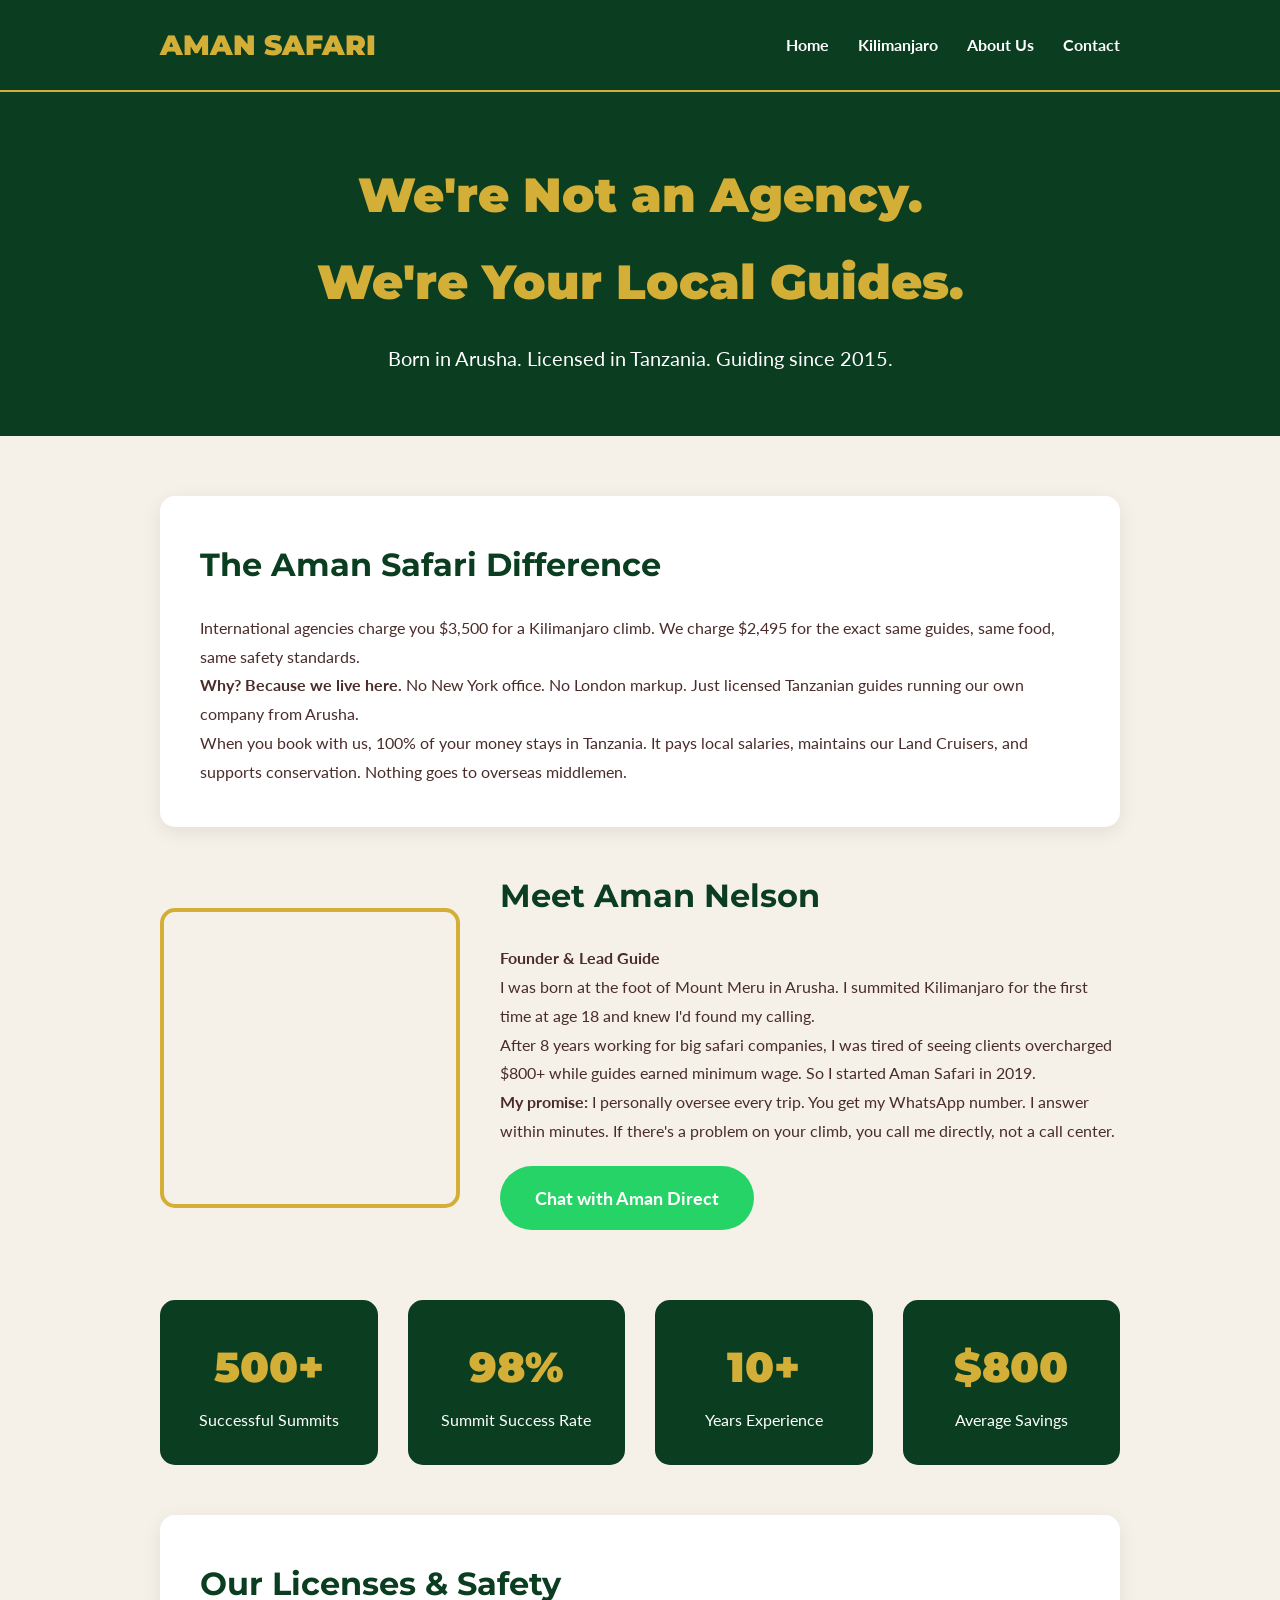
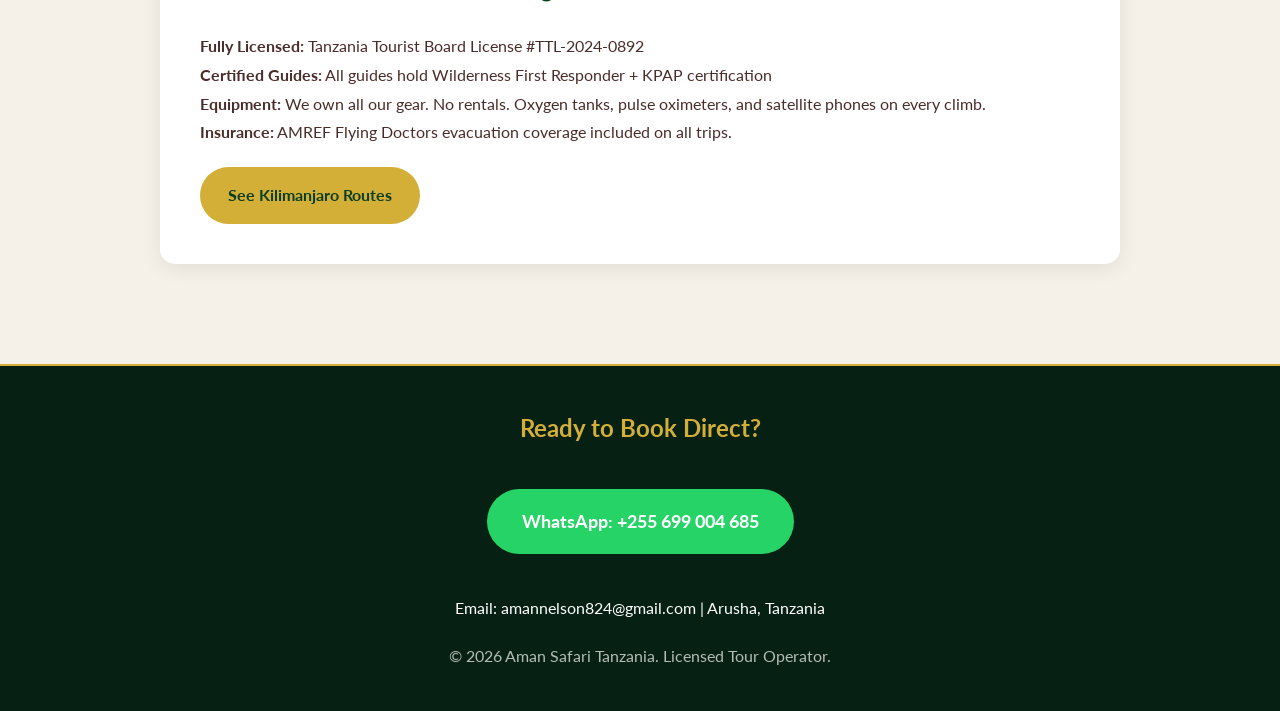
==== about.html @ f39506fb "Create about.html" ====
<!DOCTYPE html>
<html lang="en">
<head>
    <meta charset="UTF-8">
    <meta name="viewport" content="width=device-width, initial-scale=1.0">
    <title>About Aman Safari | Licensed Local Guides from Arusha, Tanzania</title>
    <meta name="description" content="Meet Aman Nelson and the Aman Safari team. Licensed local guides from Arusha with 10+ years experience. Book direct and save $800 vs international agencies.">
    <link rel="icon" href="data:image/svg+xml,<svg xmlns='http://www.w3.org/2000/svg' viewBox='0 0 100 100'><rect width='100' height='100' rx='20' fill='%230B3D20'/><text x='50' y='58' font-family='Montserrat,Arial,sans-serif' font-size='28' font-weight='700' fill='%23D4AF37' text-anchor='middle'>AMAN</text></svg>">
    
    <style>
        @import url('https://fonts.googleapis.com/css2?family=Montserrat:wght@700;900&family=Lato:wght@400;700&display=swap');
        
        * { margin: 0; padding: 0; box-sizing: border-box; }
        
        :root {
            --forest-green: #0B3D20;
            --gold: #D4AF37;
            --cream: #F5F1E8;
            --deep-brown: #4A2C2A;
        }
        
        body {
            font-family: 'Lato', sans-serif;
            background: var(--cream);
            color: var(--deep-brown);
            line-height: 1.8;
        }
        
        .container {
            max-width: 1000px;
            margin: 0 auto;
            padding: 0 20px;
        }
        
        /* Header */
        header {
            background: var(--forest-green);
            padding: 20px 0;
            border-bottom: 2px solid var(--gold);
        }
        
        .nav {
            display: flex;
            justify-content: space-between;
            align-items: center;
        }
        
        .logo {
            font-family: 'Montserrat', sans-serif;
            font-size: 28px;
            font-weight: 900;
            color: var(--gold);
            text-decoration: none;
        }
        
        .nav-links a {
            color: white;
            text-decoration: none;
            margin-left: 25px;
            font-weight: 700;
        }
        
        .nav-links a:hover {
            color: var(--gold);
        }
        
        /* Hero */
        .page-hero {
            background: var(--forest-green);
            color: white;
            padding: 60px 0;
            text-align: center;
        }
        
        h1 {
            font-family: 'Montserrat', sans-serif;
            font-size: 48px;
            font-weight: 900;
            color: var(--gold);
            margin-bottom: 15px;
        }
        
        /* Content */
        .content {
            padding: 60px 0;
        }
        
        .story {
            background: white;
            padding: 40px;
            border-radius: 15px;
            margin-bottom: 40px;
            box-shadow: 0 5px 20px rgba(0,0,0,0.08);
        }
        
        h2 {
            font-family: 'Montserrat', sans-serif;
            font-size: 32px;
            color: var(--forest-green);
            margin-bottom: 20px;
        }
        
        .founder {
            display: grid;
            grid-template-columns: 300px 1fr;
            gap: 40px;
            align-items: center;
            margin: 40px 0;
        }
        
        .founder-img {
            width: 100%;
            height: 300px;
            background: url('https://images.unsplash.com/photo-1507003211169-0a1dd7228f2d?ixlib=rb-4.0.3&auto=format&fit=crop&w=800&q=80');
            background-size: cover;
            background-position: center;
            border-radius: 15px;
            border: 4px solid var(--gold);
        }
        
        .stats {
            display: grid;
            grid-template-columns: repeat(auto-fit, minmax(200px, 1fr));
            gap: 30px;
            margin: 50px 0;
            text-align: center;
        }
        
        .stat {
            background: var(--forest-green);
            color: white;
            padding: 30px;
            border-radius: 15px;
        }
        
        .stat-number {
            font-family: 'Montserrat', sans-serif;
            font-size: 42px;
            font-weight: 900;
            color: var(--gold);
        }
        
        .btn {
            background: var(--gold);
            color: var(--forest-green);
            padding: 14px 28px;
            border-radius: 50px;
            text-decoration: none;
            font-weight: 700;
            display: inline-block;
            margin-top: 20px;
        }
        
        .whatsapp {
            background: #25D366;
            color: white;
            padding: 16px 35px;
            border-radius: 50px;
            text-decoration: none;
            font-weight: 700;
            font-size: 18px;
            display: inline-block;
            margin: 20px 0;
        }
        
        footer {
            background: #062013;
            color: white;
            padding: 40px 0;
            text-align: center;
            border-top: 2px solid var(--gold);
        }
        
        @media (max-width: 768px) {
            .founder { grid-template-columns: 1fr; }
            h1 { font-size: 36px; }
            .nav { flex-direction: column; gap: 15px; }
        }
    </style>
</head>
<body>
    <header>
        <div class="container">
            <nav class="nav">
                <a href="index.html" class="logo">AMAN SAFARI</a>
                <div class="nav-links">
                    <a href="index.html">Home</a>
                    <a href="kilimanjaro.html">Kilimanjaro</a>
                    <a href="about.html">About Us</a>
                    <a href="https://wa.me/255699004685">Contact</a>
                </div>
            </nav>
        </div>
    </header>

    <section class="page-hero">
        <div class="container">
            <h1>We're Not an Agency.<br>We're Your Local Guides.</h1>
            <p style="font-size: 20px; margin-top: 15px;">Born in Arusha. Licensed in Tanzania. Guiding since 2015.</p>
        </div>
    </section>

    <section class="content">
        <div class="container">
            <div class="story">
                <h2>The Aman Safari Difference</h2>
                <p>International agencies charge you $3,500 for a Kilimanjaro climb. We charge $2,495 for the exact same guides, same food, same safety standards.</p>
                <p><strong>Why? Because we live here.</strong> No New York office. No London markup. Just licensed Tanzanian guides running our own company from Arusha.</p>
                <p>When you book with us, 100% of your money stays in Tanzania. It pays local salaries, maintains our Land Cruisers, and supports conservation. Nothing goes to overseas middlemen.</p>
            </div>

            <div class="founder">
                <div class="founder-img"></div>
                <div>
                    <h2>Meet Aman Nelson</h2>
                    <p><strong>Founder & Lead Guide</strong></p>
                    <p>I was born at the foot of Mount Meru in Arusha. I summited Kilimanjaro for the first time at age 18 and knew I'd found my calling.</p>
                    <p>After 8 years working for big safari companies, I was tired of seeing clients overcharged $800+ while guides earned minimum wage. So I started Aman Safari in 2019.</p>
                    <p><strong>My promise:</strong> I personally oversee every trip. You get my WhatsApp number. I answer within minutes. If there's a problem on your climb, you call me directly, not a call center.</p>
                    <a href="https://wa.me/255699004685?text=Hello%20Aman,%20I%20read%20your%20story%20and%20want%20to%20book" class="whatsapp">Chat with Aman Direct</a>
                </div>
            </div>

            <div class="stats">
                <div class="stat">
                    <div class="stat-number">500+</div>
                    <div>Successful Summits</div>
                </div>
                <div class="stat">
                    <div class="stat-number">98%</div>
                    <div>Summit Success Rate</div>
                </div>
                <div class="stat">
                    <div class="stat-number">10+</div>
                    <div>Years Experience</div>
                </div>
                <div class="stat">
                    <div class="stat-number">$800</div>
                    <div>Average Savings</div>
                </div>
            </div>

            <div class="story">
                <h2>Our Licenses & Safety</h2>
                <p><strong>Fully Licensed:</strong> Tanzania Tourist Board License #TTL-2024-0892</p>
                <p><strong>Certified Guides:</strong> All guides hold Wilderness First Responder + KPAP certification</p>
                <p><strong>Equipment:</strong> We own all our gear. No rentals. Oxygen tanks, pulse oximeters, and satellite phones on every climb.</p>
                <p><strong>Insurance:</strong> AMREF Flying Doctors evacuation coverage included on all trips.</p>
                <a href="kilimanjaro.html" class="btn">See Kilimanjaro Routes</a>
            </div>
        </div>
    </section>

    <footer>
        <div class="container">
            <h3 style="color: var(--gold); font-size: 24px; margin-bottom: 20px;">Ready to Book Direct?</h3>
            <a href="https://wa.me/255699004685" class="whatsapp">WhatsApp: +255 699 004 685</a>
            <p style="margin-top: 20px;">Email: amannelson824@gmail.com | Arusha, Tanzania</p>
            <p style="margin-top: 20px; opacity: 0.7;">© 2026 Aman Safari Tanzania. Licensed Tour Operator.</p>
        </div>
    </footer>
</body>
</html>
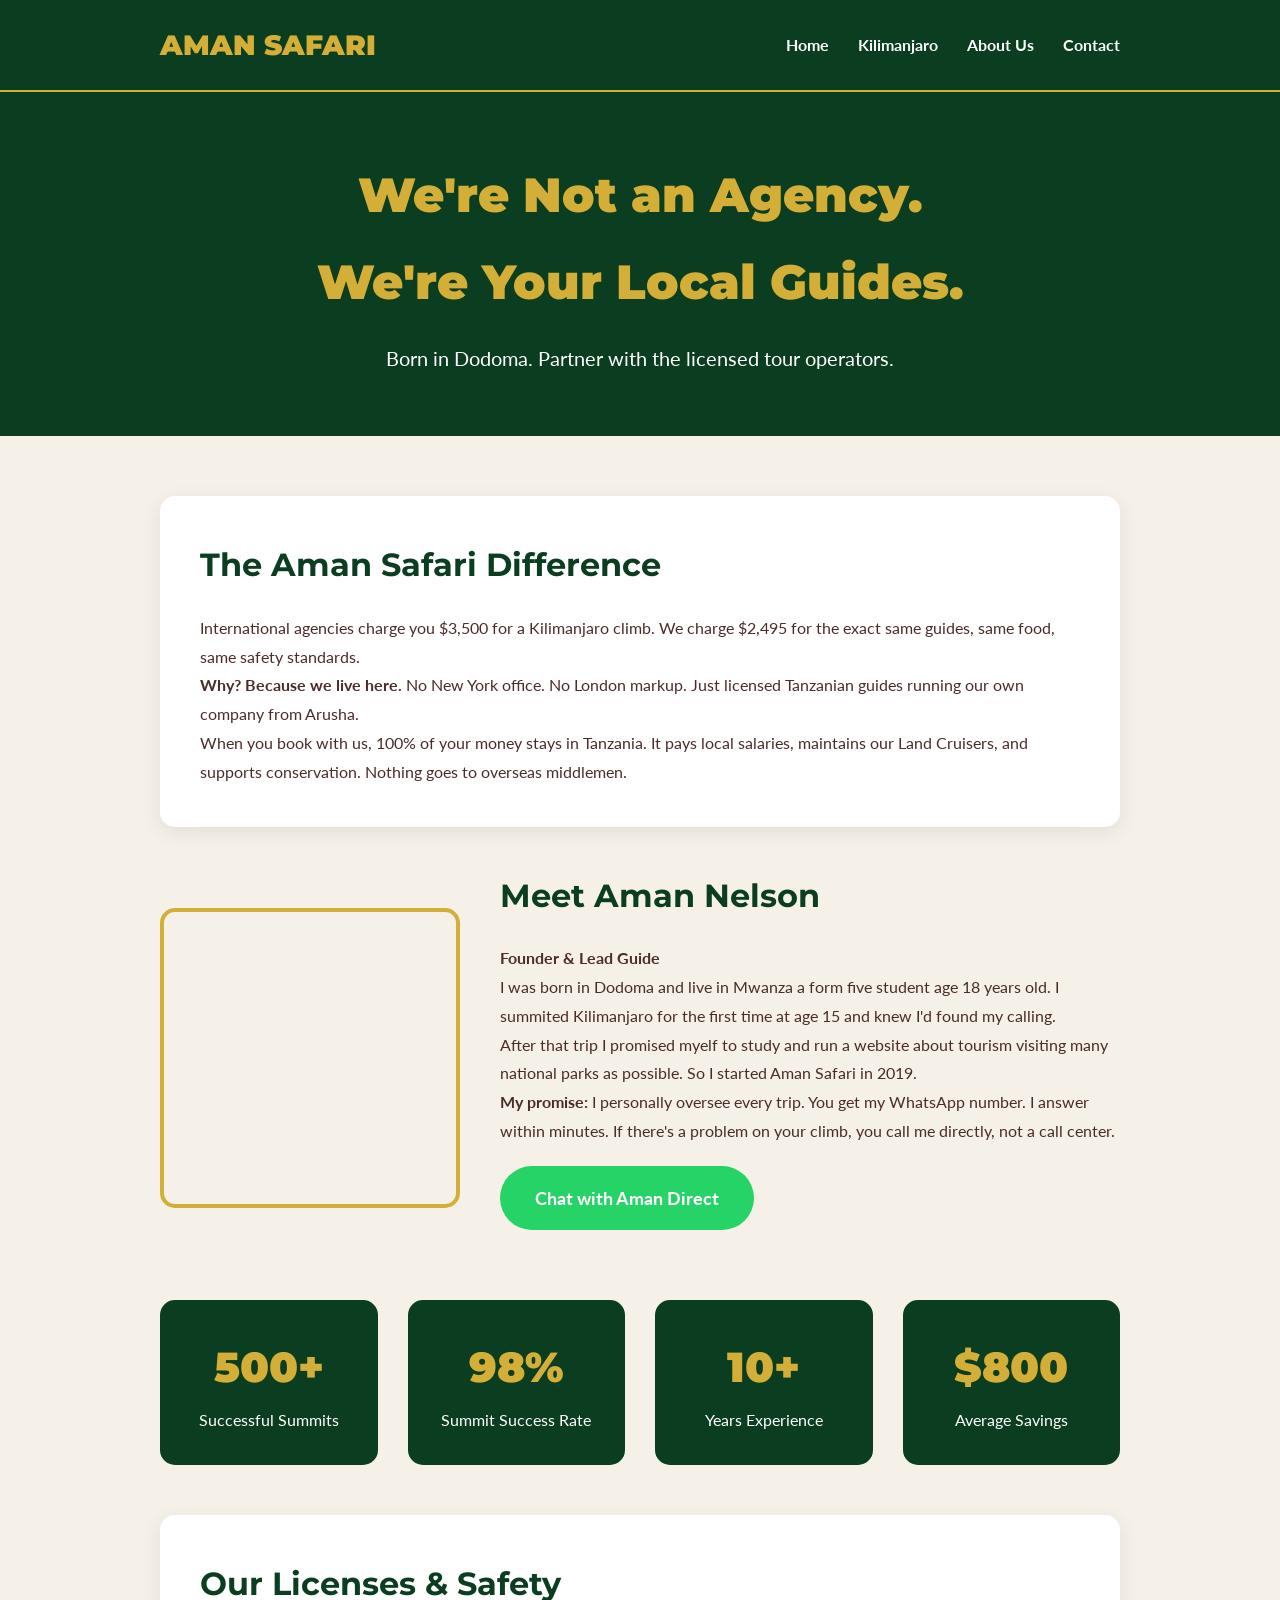
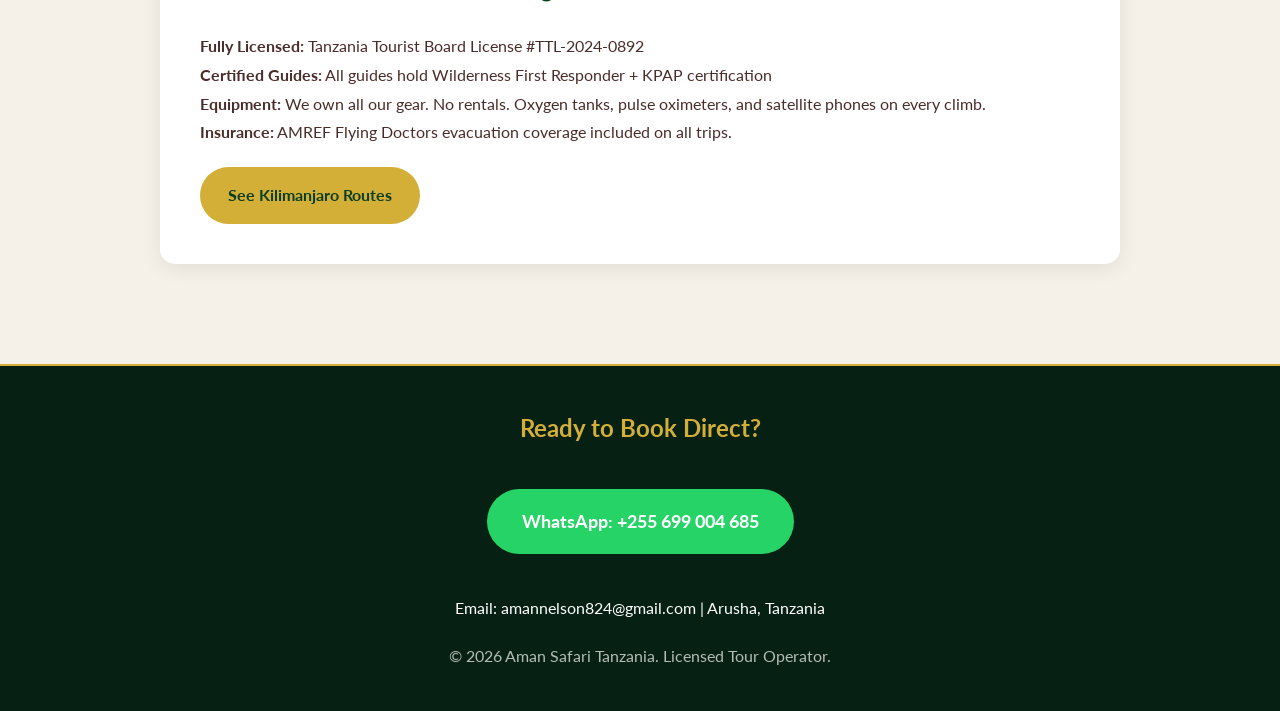
==== commit e2e61505: "Update about.html" ====
--- a/about.html
+++ b/about.html
@@ -111,7 +111,7 @@
         .founder-img {
             width: 100%;
             height: 300px;
-            background: url('https://images.unsplash.com/photo-1507003211169-0a1dd7228f2d?ixlib=rb-4.0.3&auto=format&fit=crop&w=800&q=80');
+            background: url('Genz .png');
             background-size: cover;
             background-position: center;
             border-radius: 15px;
@@ -196,7 +196,7 @@
     <section class="page-hero">
         <div class="container">
             <h1>We're Not an Agency.<br>We're Your Local Guides.</h1>
-            <p style="font-size: 20px; margin-top: 15px;">Born in Arusha. Licensed in Tanzania. Guiding since 2015.</p>
+            <p style="font-size: 20px; margin-top: 15px;">Born in Dodoma. Partner with the licensed tour operators.</p>
         </div>
     </section>
 
@@ -214,8 +214,8 @@
                 <div>
                     <h2>Meet Aman Nelson</h2>
                     <p><strong>Founder & Lead Guide</strong></p>
-                    <p>I was born at the foot of Mount Meru in Arusha. I summited Kilimanjaro for the first time at age 18 and knew I'd found my calling.</p>
-                    <p>After 8 years working for big safari companies, I was tired of seeing clients overcharged $800+ while guides earned minimum wage. So I started Aman Safari in 2019.</p>
+                    <p>I was born in Dodoma and live in Mwanza a form five student age 18 years old. I summited Kilimanjaro for the first time at age 15 and knew I'd found my calling.</p>
+                    <p>After that trip I promised myelf to study and run a website about tourism visiting many national parks as possible. So I started Aman Safari in 2019.</p>
                     <p><strong>My promise:</strong> I personally oversee every trip. You get my WhatsApp number. I answer within minutes. If there's a problem on your climb, you call me directly, not a call center.</p>
                     <a href="https://wa.me/255699004685?text=Hello%20Aman,%20I%20read%20your%20story%20and%20want%20to%20book" class="whatsapp">Chat with Aman Direct</a>
                 </div>
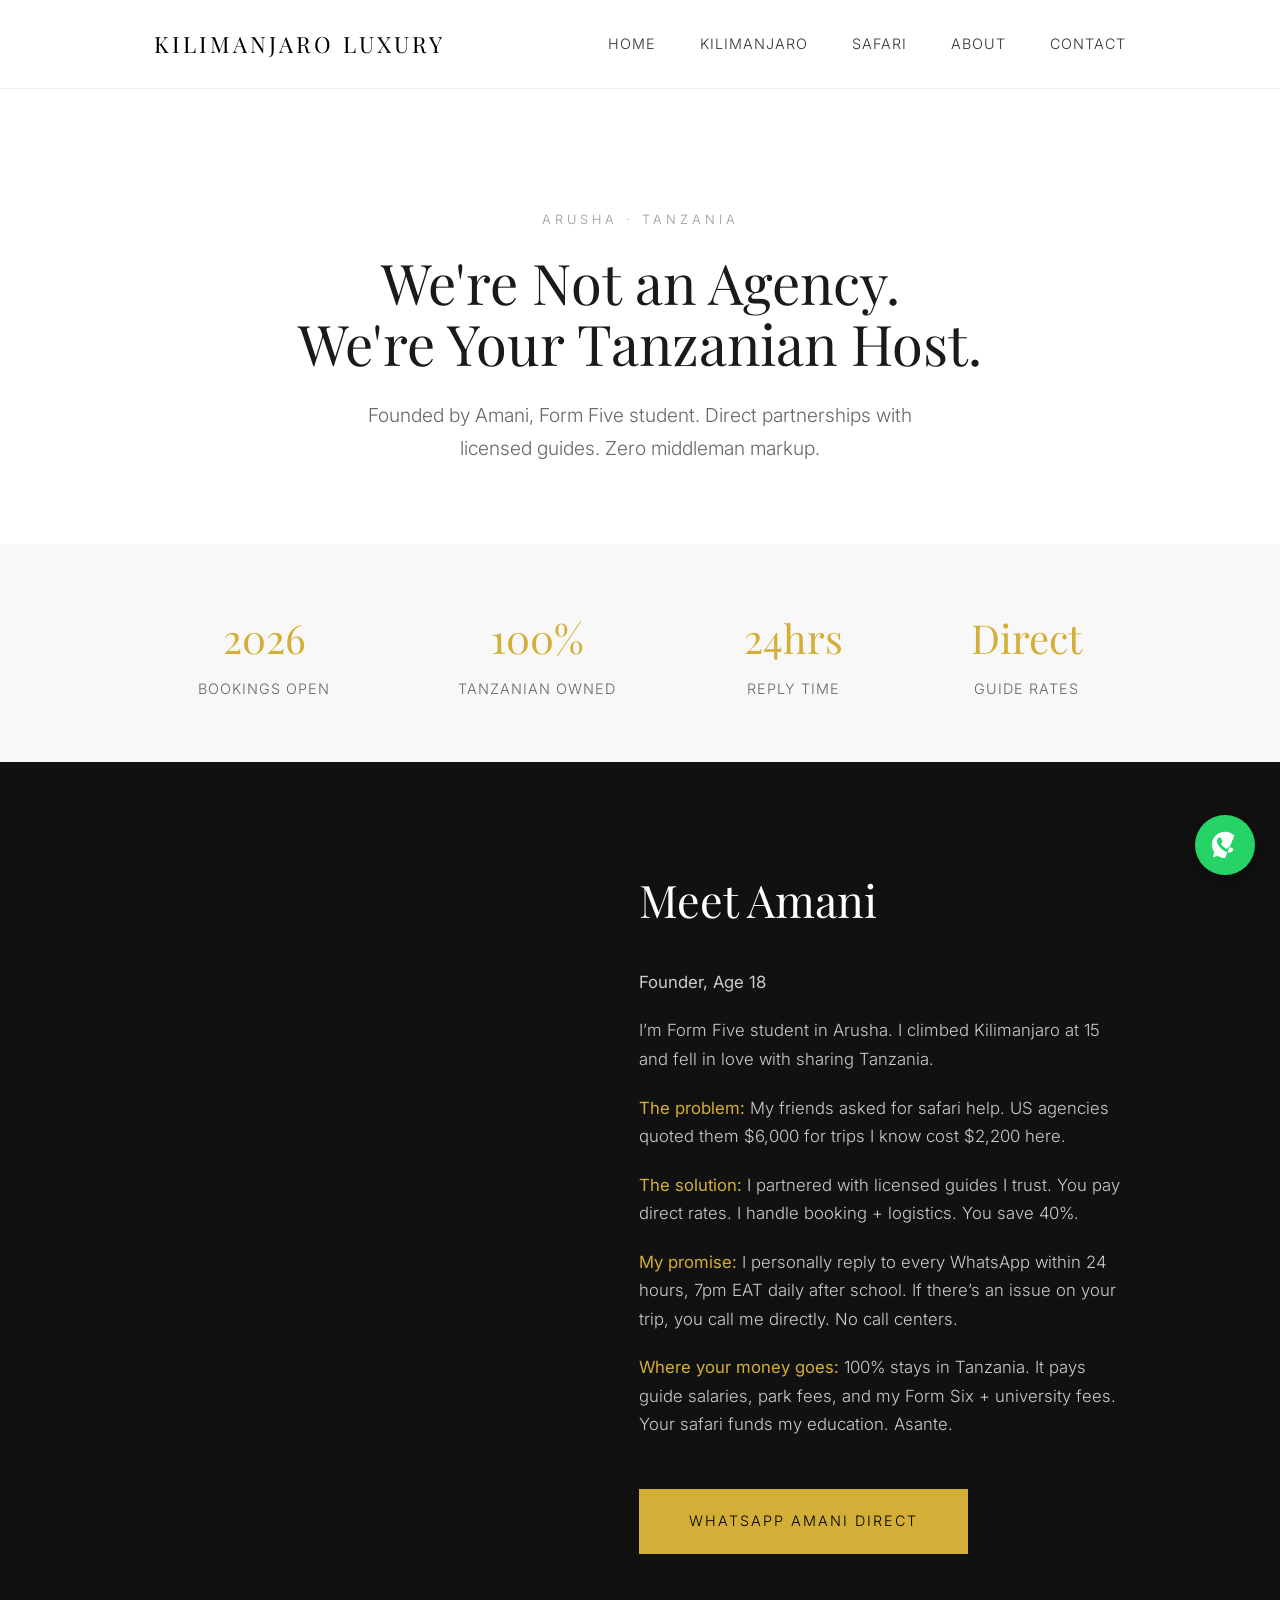
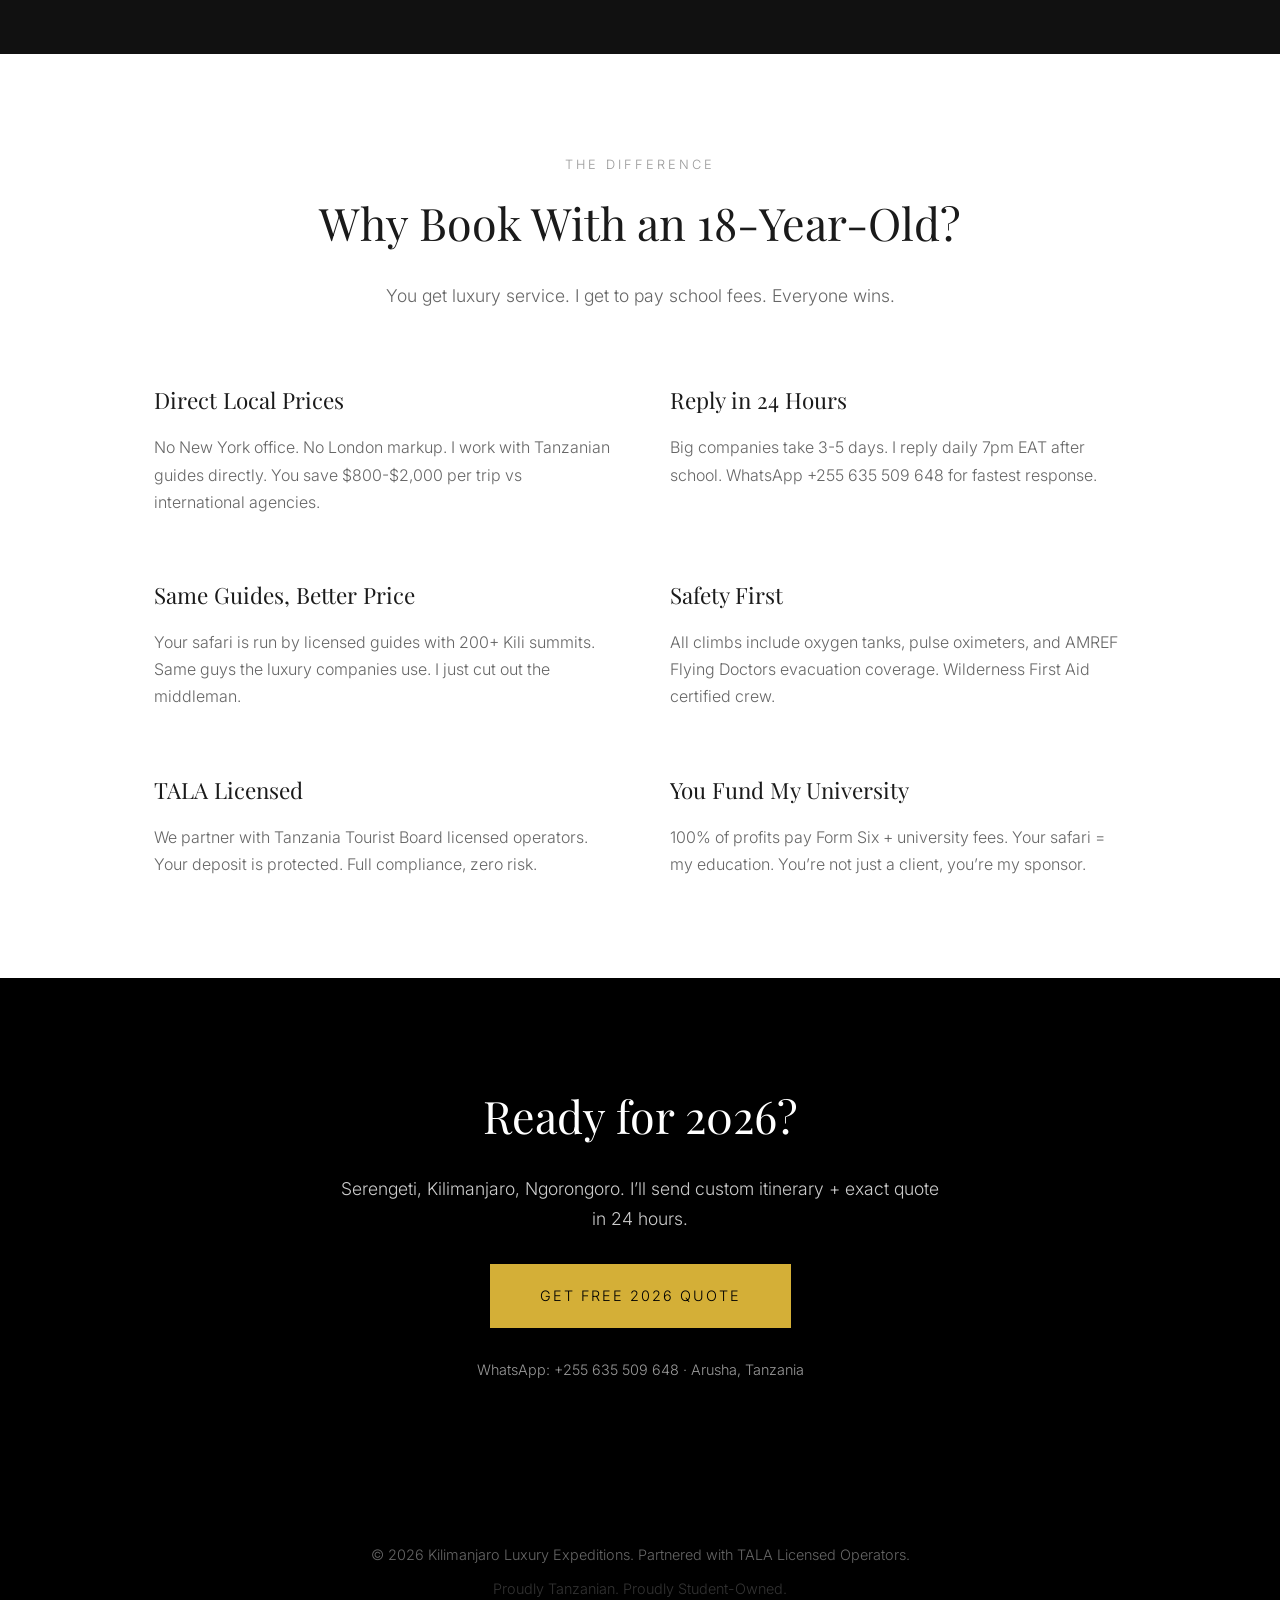
==== commit c949ed4c: "Update about.html" ====
--- a/about.html
+++ b/about.html
@@ -3,40 +3,40 @@
 <head>
     <meta charset="UTF-8">
     <meta name="viewport" content="width=device-width, initial-scale=1.0">
-    <title>About Aman Safari | Licensed Local Guides from Arusha, Tanzania</title>
-    <meta name="description" content="Meet Aman Nelson and the Aman Safari team. Licensed local guides from Arusha with 10+ years experience. Book direct and save $800 vs international agencies.">
-    <link rel="icon" href="data:image/svg+xml,<svg xmlns='http://www.w3.org/2000/svg' viewBox='0 0 100 100'><rect width='100' height='100' rx='20' fill='%230B3D20'/><text x='50' y='58' font-family='Montserrat,Arial,sans-serif' font-size='28' font-weight='700' fill='%23D4AF37' text-anchor='middle'>AMAN</text></svg>">
+    <title>About | Kilimanjaro Luxury Expeditions | Tanzanian-Owned Safari Company</title>
+    <meta name="description" content="Founded by Amani, Form Five student in Arusha. Direct partnerships with licensed guides. Save 40% vs US agencies. 2026 bookings open.">
+    <link href="https://fonts.googleapis.com/css2?family=Playfair+Display:wght@200;400;700&family=Inter:wght@300;400;600&display=swap" rel="stylesheet">
     
     <style>
-        @import url('https://fonts.googleapis.com/css2?family=Montserrat:wght@700;900&family=Lato:wght@400;700&display=swap');
-        
         * { margin: 0; padding: 0; box-sizing: border-box; }
         
-        :root {
-            --forest-green: #0B3D20;
-            --gold: #D4AF37;
-            --cream: #F5F1E8;
-            --deep-brown: #4A2C2A;
-        }
-        
         body {
-            font-family: 'Lato', sans-serif;
-            background: var(--cream);
-            color: var(--deep-brown);
-            line-height: 1.8;
+            font-family: 'Inter', sans-serif;
+            background: #FAFAFA;
+            color: #1a1a1a;
+            line-height: 1.7;
+            font-weight: 300;
         }
         
         .container {
-            max-width: 1000px;
+            max-width: 1100px;
             margin: 0 auto;
-            padding: 0 20px;
-        }
-        
-        /* Header */
+            padding: 0 5%;
+        }
+        
+        h1, h2, h3 {
+            font-family: 'Playfair Display', serif;
+            font-weight: 200;
+        }
+        
+        /* Luxury Header */
         header {
-            background: var(--forest-green);
-            padding: 20px 0;
-            border-bottom: 2px solid var(--gold);
+            background: white;
+            padding: 25px 0;
+            border-bottom: 1px solid #eee;
+            position: sticky;
+            top: 0;
+            z-index: 100;
         }
         
         .nav {
@@ -46,135 +46,212 @@
         }
         
         .logo {
-            font-family: 'Montserrat', sans-serif;
-            font-size: 28px;
-            font-weight: 900;
-            color: var(--gold);
+            font-family: 'Playfair Display', serif;
+            font-size: 1.4rem;
+            font-weight: 400;
+            letter-spacing: 3px;
+            color: #000;
             text-decoration: none;
         }
         
         .nav-links a {
+            color: #333;
+            text-decoration: none;
+            margin-left: 40px;
+            font-size: 0.9rem;
+            letter-spacing: 1px;
+            transition: 0.3s;
+        }
+        
+        .nav-links a:hover {
+            color: #d4af37;
+        }
+        
+        /* Hero */
+        .about-hero {
+            padding: 120px 0 80px 0;
+            text-align: center;
+            background: white;
+        }
+        
+        .about-hero h1 {
+            font-size: 3.5rem;
+            line-height: 1.1;
+            margin-bottom: 25px;
+            max-width: 800px;
+            margin-left: auto;
+            margin-right: auto;
+        }
+        
+        .about-hero p {
+            font-size: 1.2rem;
+            color: #666;
+            max-width: 600px;
+            margin: 0 auto;
+        }
+        
+        /* Story Section */
+        .story-section {
+            padding: 100px 0;
+            background: #111;
             color: white;
-            text-decoration: none;
-            margin-left: 25px;
-            font-weight: 700;
-        }
-        
-        .nav-links a:hover {
-            color: var(--gold);
-        }
-        
-        /* Hero */
-        .page-hero {
-            background: var(--forest-green);
-            color: white;
-            padding: 60px 0;
-            text-align: center;
-        }
-        
-        h1 {
-            font-family: 'Montserrat', sans-serif;
-            font-size: 48px;
-            font-weight: 900;
-            color: var(--gold);
-            margin-bottom: 15px;
-        }
-        
-        /* Content */
-        .content {
-            padding: 60px 0;
-        }
-        
-        .story {
-            background: white;
-            padding: 40px;
-            border-radius: 15px;
-            margin-bottom: 40px;
-            box-shadow: 0 5px 20px rgba(0,0,0,0.08);
-        }
-        
-        h2 {
-            font-family: 'Montserrat', sans-serif;
-            font-size: 32px;
-            color: var(--forest-green);
-            margin-bottom: 20px;
-        }
-        
-        .founder {
+        }
+        
+        .founder-grid {
             display: grid;
-            grid-template-columns: 300px 1fr;
-            gap: 40px;
+            grid-template-columns: 1fr 1.2fr;
+            gap: 80px;
             align-items: center;
-            margin: 40px 0;
         }
         
         .founder-img {
             width: 100%;
-            height: 300px;
-            background: url('Genz .png');
-            background-size: cover;
-            background-position: center;
-            border-radius: 15px;
-            border: 4px solid var(--gold);
-        }
-        
-        .stats {
+            height: 500px;
+            background: url('Genz .png') center/cover no-repeat;
+            border-radius: 2px;
+        }
+        
+        .founder-text h2 {
+            font-size: 2.8rem;
+            margin-bottom: 30px;
+            color: white;
+        }
+        
+        .founder-text p {
+            color: #ccc;
+            margin-bottom: 20px;
+            font-size: 1.05rem;
+        }
+        
+        .gold-text {
+            color: #d4af37;
+            font-weight: 400;
+        }
+        
+        /* Why Book Section */
+        .why-section {
+            padding: 100px 0;
+            background: white;
+        }
+        
+        .section-title {
+            text-align: center;
+            font-size: 2.8rem;
+            margin-bottom: 20px;
+        }
+        
+        .section-sub {
+            text-align: center;
+            color: #666;
+            margin-bottom: 70px;
+            font-size: 1.1rem;
+        }
+        
+        .benefits-grid {
             display: grid;
-            grid-template-columns: repeat(auto-fit, minmax(200px, 1fr));
-            gap: 30px;
-            margin: 50px 0;
-            text-align: center;
-        }
-        
-        .stat {
-            background: var(--forest-green);
+            grid-template-columns: repeat(auto-fit, minmax(300px, 1fr));
+            gap: 60px;
+        }
+        
+        .benefit h3 {
+            font-size: 1.4rem;
+            margin-bottom: 15px;
+            font-weight: 400;
+        }
+        
+        .benefit p {
+            color: #666;
+            font-size: 1rem;
+        }
+        
+        /* Trust Bar */
+        .trust-bar {
+            background: #f8f8f8;
+            padding: 60px 0;
+            text-align: center;
+        }
+        
+        .trust-grid {
+            display: flex;
+            justify-content: space-around;
+            flex-wrap: wrap;
+            gap: 40px;
+        }
+        
+        .trust-item h4 {
+            font-family: 'Playfair Display', serif;
+            font-size: 2.5rem;
+            font-weight: 200;
+            color: #d4af37;
+            margin: 0;
+        }
+        
+        .trust-item p {
+            font-size: 0.9rem;
+            letter-spacing: 1px;
+            color: #666;
+            margin: 5px 0 0 0;
+        }
+        
+        /* CTA */
+        .cta-section {
+            padding: 100px 0;
+            background: #000;
             color: white;
-            padding: 30px;
-            border-radius: 15px;
-        }
-        
-        .stat-number {
-            font-family: 'Montserrat', sans-serif;
-            font-size: 42px;
-            font-weight: 900;
-            color: var(--gold);
-        }
-        
-        .btn {
-            background: var(--gold);
-            color: var(--forest-green);
-            padding: 14px 28px;
-            border-radius: 50px;
+            text-align: center;
+        }
+        
+        .cta-section h2 {
+            font-size: 2.8rem;
+            margin-bottom: 20px;
+        }
+        
+        .whatsapp-btn {
+            background: #d4af37;
+            color: #000;
+            padding: 20px 50px;
             text-decoration: none;
-            font-weight: 700;
+            font-size: 0.9rem;
+            letter-spacing: 2px;
             display: inline-block;
-            margin-top: 20px;
-        }
-        
-        .whatsapp {
+            margin-top: 30px;
+            transition: 0.3s;
+        }
+        
+        .whatsapp-btn:hover {
+            background: #c19b2e;
+        }
+        
+        /* Footer */
+        footer {
+            background: #000;
+            color: #666;
+            padding: 60px 5% 30px 5%;
+            text-align: center;
+            font-size: 0.9rem;
+        }
+        
+        /* Sticky WhatsApp */
+        .sticky-wa {
+            position: fixed;
+            bottom: 25px;
+            right: 25px;
             background: #25D366;
-            color: white;
-            padding: 16px 35px;
-            border-radius: 50px;
-            text-decoration: none;
-            font-weight: 700;
-            font-size: 18px;
-            display: inline-block;
-            margin: 20px 0;
-        }
-        
-        footer {
-            background: #062013;
-            color: white;
-            padding: 40px 0;
-            text-align: center;
-            border-top: 2px solid var(--gold);
+            width: 60px;
+            height: 60px;
+            border-radius: 50%;
+            display: flex;
+            align-items: center;
+            justify-content: center;
+            box-shadow: 0 5px 20px rgba(0,0,0,0.3);
+            z-index: 9999;
         }
         
         @media (max-width: 768px) {
-            .founder { grid-template-columns: 1fr; }
-            h1 { font-size: 36px; }
-            .nav { flex-direction: column; gap: 15px; }
+            .founder-grid { grid-template-columns: 1fr; gap: 40px; }
+            .about-hero h1 { font-size: 2.2rem; }
+            .nav { flex-direction: column; gap: 20px; }
+            .nav-links a { margin: 0 15px; }
         }
     </style>
 </head>
@@ -182,82 +259,121 @@
     <header>
         <div class="container">
             <nav class="nav">
-                <a href="index.html" class="logo">AMAN SAFARI</a>
+                <a href="index.html" class="logo">KILIMANJARO LUXURY</a>
                 <div class="nav-links">
-                    <a href="index.html">Home</a>
-                    <a href="kilimanjaro.html">Kilimanjaro</a>
-                    <a href="about.html">About Us</a>
-                    <a href="https://wa.me/255699004685">Contact</a>
+                    <a href="index.html">HOME</a>
+                    <a href="kilimanjaro.html">KILIMANJARO</a>
+                    <a href="serengeti.html">SAFARI</a>
+                    <a href="about.html">ABOUT</a>
+                    <a href="https://wa.me/255635509648">CONTACT</a>
                 </div>
             </nav>
         </div>
     </header>
 
-    <section class="page-hero">
-        <div class="container">
-            <h1>We're Not an Agency.<br>We're Your Local Guides.</h1>
-            <p style="font-size: 20px; margin-top: 15px;">Born in Dodoma. Partner with the licensed tour operators.</p>
-        </div>
-    </section>
-
-    <section class="content">
-        <div class="container">
-            <div class="story">
-                <h2>The Aman Safari Difference</h2>
-                <p>International agencies charge you $3,500 for a Kilimanjaro climb. We charge $2,495 for the exact same guides, same food, same safety standards.</p>
-                <p><strong>Why? Because we live here.</strong> No New York office. No London markup. Just licensed Tanzanian guides running our own company from Arusha.</p>
-                <p>When you book with us, 100% of your money stays in Tanzania. It pays local salaries, maintains our Land Cruisers, and supports conservation. Nothing goes to overseas middlemen.</p>
+    <section class="about-hero">
+        <div class="container">
+            <p style="letter-spacing:4px; font-size:0.8rem; color:#999; margin-bottom:20px;">ARUSHA · TANZANIA</p>
+            <h1>We're Not an Agency.<br>We're Your Tanzanian Host.</h1>
+            <p>Founded by Amani, Form Five student. Direct partnerships with licensed guides. Zero middleman markup.</p>
+        </div>
+    </section>
+
+    <section class="trust-bar">
+        <div class="container">
+            <div class="trust-grid">
+                <div class="trust-item">
+                    <h4>2026</h4>
+                    <p>BOOKINGS OPEN</p>
+                </div>
+                <div class="trust-item">
+                    <h4>100%</h4>
+                    <p>TANZANIAN OWNED</p>
+                </div>
+                <div class="trust-item">
+                    <h4>24hrs</h4>
+                    <p>REPLY TIME</p>
+                </div>
+                <div class="trust-item">
+                    <h4>Direct</h4>
+                    <p>GUIDE RATES</p>
+                </div>
             </div>
-
-            <div class="founder">
+        </div>
+    </section>
+
+    <section class="story-section">
+        <div class="container">
+            <div class="founder-grid">
                 <div class="founder-img"></div>
-                <div>
-                    <h2>Meet Aman Nelson</h2>
-                    <p><strong>Founder & Lead Guide</strong></p>
-                    <p>I was born in Dodoma and live in Mwanza a form five student age 18 years old. I summited Kilimanjaro for the first time at age 15 and knew I'd found my calling.</p>
-                    <p>After that trip I promised myelf to study and run a website about tourism visiting many national parks as possible. So I started Aman Safari in 2019.</p>
-                    <p><strong>My promise:</strong> I personally oversee every trip. You get my WhatsApp number. I answer within minutes. If there's a problem on your climb, you call me directly, not a call center.</p>
-                    <a href="https://wa.me/255699004685?text=Hello%20Aman,%20I%20read%20your%20story%20and%20want%20to%20book" class="whatsapp">Chat with Aman Direct</a>
+                <div class="founder-text">
+                    <h2>Meet Amani</h2>
+                    <p class="gold-text">Founder, Age 18</p>
+                    <p>I’m Form Five student in Arusha. I climbed Kilimanjaro at 15 and fell in love with sharing Tanzania.</p>
+                    <p><span class="gold-text">The problem:</span> My friends asked for safari help. US agencies quoted them $6,000 for trips I know cost $2,200 here.</p>
+                    <p><span class="gold-text">The solution:</span> I partnered with licensed guides I trust. You pay direct rates. I handle booking + logistics. You save 40%.</p>
+                    <p><span class="gold-text">My promise:</span> I personally reply to every WhatsApp within 24 hours, 7pm EAT daily after school. If there’s an issue on your trip, you call me directly. No call centers.</p>
+                    <p><span class="gold-text">Where your money goes:</span> 100% stays in Tanzania. It pays guide salaries, park fees, and my Form Six + university fees. Your safari funds my education. Asante.</p>
+                    <a href="https://wa.me/255635509648?text=Hi%20Amani,%20I%20read%20your%20story" class="whatsapp-btn">WHATSAPP AMANI DIRECT</a>
                 </div>
             </div>
-
-            <div class="stats">
-                <div class="stat">
-                    <div class="stat-number">500+</div>
-                    <div>Successful Summits</div>
-                </div>
-                <div class="stat">
-                    <div class="stat-number">98%</div>
-                    <div>Summit Success Rate</div>
-                </div>
-                <div class="stat">
-                    <div class="stat-number">10+</div>
-                    <div>Years Experience</div>
-                </div>
-                <div class="stat">
-                    <div class="stat-number">$800</div>
-                    <div>Average Savings</div>
+        </div>
+    </section>
+
+    <section class="why-section">
+        <div class="container">
+            <p style="text-align:center; letter-spacing:3px; font-size:0.8rem; color:#999; margin-bottom:10px;">THE DIFFERENCE</p>
+            <h2 class="section-title">Why Book With an 18-Year-Old?</h2>
+            <p class="section-sub">You get luxury service. I get to pay school fees. Everyone wins.</p>
+            
+            <div class="benefits-grid">
+                <div class="benefit">
+                    <h3>Direct Local Prices</h3>
+                    <p>No New York office. No London markup. I work with Tanzanian guides directly. You save $800-$2,000 per trip vs international agencies.</p>
+                </div>
+                <div class="benefit">
+                    <h3>Reply in 24 Hours</h3>
+                    <p>Big companies take 3-5 days. I reply daily 7pm EAT after school. WhatsApp +255 635 509 648 for fastest response.</p>
+                </div>
+                <div class="benefit">
+                    <h3>Same Guides, Better Price</h3>
+                    <p>Your safari is run by licensed guides with 200+ Kili summits. Same guys the luxury companies use. I just cut out the middleman.</p>
+                </div>
+                <div class="benefit">
+                    <h3>Safety First</h3>
+                    <p>All climbs include oxygen tanks, pulse oximeters, and AMREF Flying Doctors evacuation coverage. Wilderness First Aid certified crew.</p>
+                </div>
+                <div class="benefit">
+                    <h3>TALA Licensed</h3>
+                    <p>We partner with Tanzania Tourist Board licensed operators. Your deposit is protected. Full compliance, zero risk.</p>
+                </div>
+                <div class="benefit">
+                    <h3>You Fund My University</h3>
+                    <p>100% of profits pay Form Six + university fees. Your safari = my education. You’re not just a client, you’re my sponsor.</p>
                 </div>
             </div>
-
-            <div class="story">
-                <h2>Our Licenses & Safety</h2>
-                <p><strong>Fully Licensed:</strong> Tanzania Tourist Board License #TTL-2024-0892</p>
-                <p><strong>Certified Guides:</strong> All guides hold Wilderness First Responder + KPAP certification</p>
-                <p><strong>Equipment:</strong> We own all our gear. No rentals. Oxygen tanks, pulse oximeters, and satellite phones on every climb.</p>
-                <p><strong>Insurance:</strong> AMREF Flying Doctors evacuation coverage included on all trips.</p>
-                <a href="kilimanjaro.html" class="btn">See Kilimanjaro Routes</a>
-            </div>
+        </div>
+    </section>
+
+    <section class="cta-section">
+        <div class="container">
+            <h2>Ready for 2026?</h2>
+            <p style="opacity:0.8; font-size:1.1rem; max-width:600px; margin:0 auto;">Serengeti, Kilimanjaro, Ngorongoro. I’ll send custom itinerary + exact quote in 24 hours.</p>
+            <a href="https://wa.me/255635509648?text=Park:%20%0AMonth:%20%0APeople:%20%0ABudget:%20" class="whatsapp-btn">GET FREE 2026 QUOTE</a>
+            <p style="margin-top:30px; opacity:0.6; font-size:0.9rem;">WhatsApp: +255 635 509 648 · Arusha, Tanzania</p>
         </div>
     </section>
 
     <footer>
         <div class="container">
-            <h3 style="color: var(--gold); font-size: 24px; margin-bottom: 20px;">Ready to Book Direct?</h3>
-            <a href="https://wa.me/255699004685" class="whatsapp">WhatsApp: +255 699 004 685</a>
-            <p style="margin-top: 20px;">Email: amannelson824@gmail.com | Arusha, Tanzania</p>
-            <p style="margin-top: 20px; opacity: 0.7;">© 2026 Aman Safari Tanzania. Licensed Tour Operator.</p>
+            <p>© 2026 Kilimanjaro Luxury Expeditions. Partnered with TALA Licensed Operators.</p>
+            <p style="margin-top:10px; opacity:0.5;">Proudly Tanzanian. Proudly Student-Owned.</p>
         </div>
     </footer>
+
+    <!-- Sticky WhatsApp -->
+    <a href="https://wa.me/255635509648?text=Hi%20Amani!%202026%20quote%20please" class="sticky-wa">
+        <svg width="32" height="32" viewBox="0 0 24 24" fill="white"><path d="M17.472 14.382c-.297-.149-1.758-.867-2.03-.967-.273-.099-.471-.148-.67.15-.197.297-.767.966-.94 1.164-.173.199-.347.223-.644.075-.297-.15-1.255-.463-2.39-1.475-.883-.788-1.48-1.761-1.653-2.059-.173-.297-.018-.458.13-.606.134-.133.298-.347.446-.52.149-.174.198-.298.298-.497.099-.198.05-.371-.025-.52-.075-.149-.669-1.612-.916-2.207-.242-.579-.487-.5-.669-.51-.173-.008-.371-.01-.57-.01-.198 0-.52.074-.792.372-.272.297-1.04 1.016-1.04 2.479 0 1.462 1.065 2.875 1.213 3.074.149.198 2.096 3.2 5.077 4.487.709.306 1.262.489 1.694.625.712.227 1.36.195 1.871.118.571-.085 1.758-.719 2.006-1.413.248-.694.248-1.289.173-1.413-.074-.124-.272-.198-.57-.347m-5.421 7.403h-.004a9.87 9.87 0 01-5.031-1.378l-.361-.214-3.741.982.998-3.648-.235-.374a9.86 9.86 0 01-1.51-5.26c.001-5.45 4.436-9.884 9.888-9.884 2.64 0 5.122 1.03 6.988 2.898a9.825 0 012.893 6.994c-.003 5.45-4.437 9.884-9.885 9.884m8.413-18.297A11.815 11.815 0 0012.05 0C5.495 0 .16 5.335.157 11.892c0 2.096.547 4.142 1.588 5.945L.057 24l6.305-1.654a11.882 11.882 0 005.683 1.448h.005c6.554 0 11.89-5.335 11.893-11.893a11.821 11.821 0 00-3.48-8.413Z"/></svg>
+    </a>
 </body>
-</html>
+            </html>
